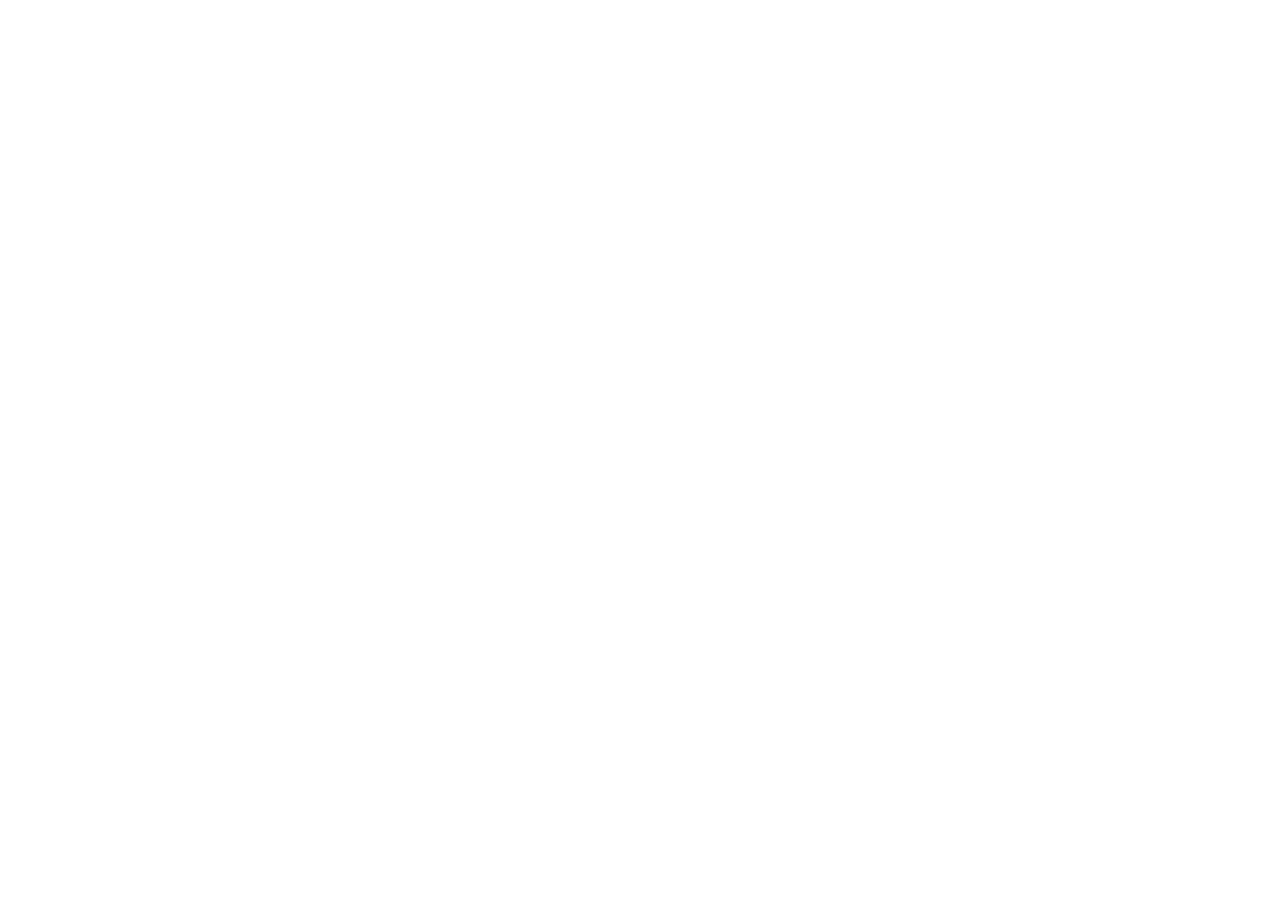
==== index.html @ 583a1b14 "init" ====
<!DOCTYPE html>
<html lang="en">
    <head>
        <link rel="stylesheet" href="./css/styles.css"></link>
        <title>Example 06 - Making a map</title>
    </head>
    <body>
        <div id="wrapper" class="wrapper">

        <div id="tooltip" class="tooltip">
            <div class="tooltip-country" id="country"></div>
            <div class="tooltip-value">
                <span id="value"></span> population change
            </div>
        </div>

        <!-- <script src="../d3.v5.js"></script> -->
        <script src="https://d3js.org/d3.v7.min.js"></script>
        <script src="./js/draw-map.js"></script>
    </body>
</html>
---- css/styles.css ----
@font-face {
  font-family: 'Inter var';
  src: url('../../../fonts/Inter.var.woff2');
}

body {
  display: flex;
  flex-direction: column;
  align-items: center;
  padding: 2em;
  letter-spacing: -0.011em;
  font-family: 'Inter var', sans-serif;
  font-size: 16px;
}

.wrapper {
  position: relative;
}

.earth {
  fill: #e2f1f1;
  stroke: none;
}

.graticule {
  stroke: #cadddd;
  fill: none;
}

.my-location {
  fill: #8f97db;
  stroke: white;
}

.country:hover {
  fill: cornflowerblue;
}

circle {
  pointer-events: none;
}

.tooltip {
  opacity: 0;
  position: absolute;
  top: -12px;
  left: 0;
  padding: 0.6em 1em;
  background: #fff;
  text-align: center;
  border: 1px solid #ddd;
  z-index: 10;
  transition: all 0.2s ease-out;
  pointer-events: none;
}

.tooltip:before {
  content: '';
  position: absolute;
  bottom: 0;
  left: 50%;
  width: 12px;
  height: 12px;
  background: white;
  border: 1px solid #ddd;
  border-top-color: transparent;
  border-left-color: transparent;
  transform: translate(-50%, 50%) rotate(45deg);
  transform-origin: center center;
  z-index: 10;
}

.tooltip-country {
  margin-bottom: 0.2em;
  font-weight: 600;
}

.tooltip-value {
  font-size: 0.8em;
}

.legend-title {
  fill: #576574;
  text-anchor: middle;
  font-weight: 900;
  font-size: 0.95em;
  letter-spacing: 0.01em;
}

.legend-byline {
  fill: #576574;
  opacity: 0.6;
  text-anchor: middle;
  font-size: 0.7em;
}

.legend-value {
  fill: #576574;
  dominant-baseline: middle;
  font-size: 0.8em;
}

.legend-value:first-of-type {
  text-anchor: end;
}
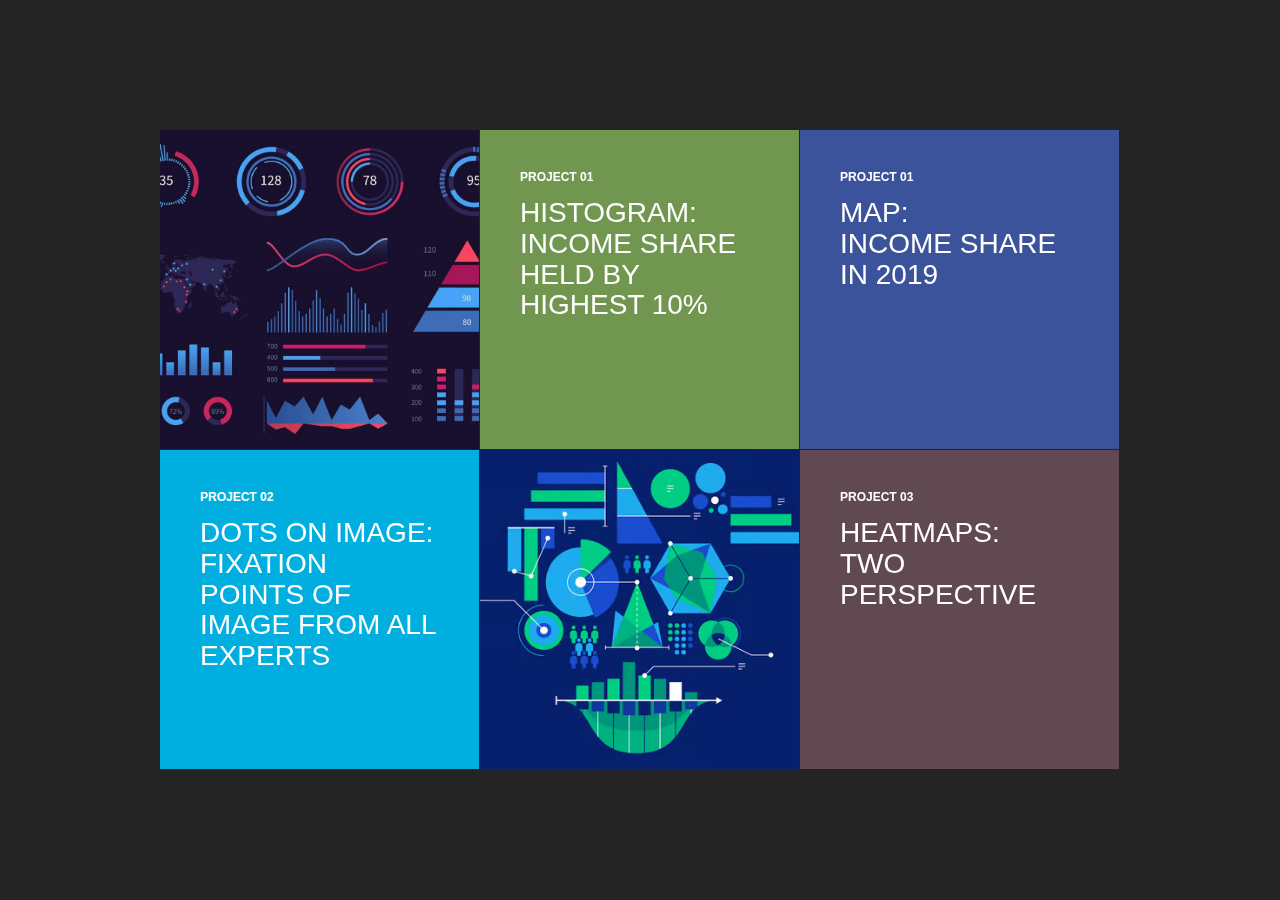
==== commit 934df355: "add main page" ====
--- a/index.html
+++ b/index.html
@@ -1,21 +1,89 @@
 <!DOCTYPE html>
 <html lang="en">
     <head>
-        <link rel="stylesheet" href="./css/styles.css"></link>
-        <title>Example 06 - Making a map</title>
+        <link rel="stylesheet" href="style.css"></link>
+        <title>Visualization</title>
+        <!-- https://codepen.io/chrisgrabinski/pen/nrpGRG -->
     </head>
     <body>
-        <div id="wrapper" class="wrapper">
+        <div id="wrapper"></div>
+        <script src="https://d3js.org/d3.v7.min.js"></script>
+        <script src="./js/d3.js"></script>
 
-        <div id="tooltip" class="tooltip">
-            <div class="tooltip-country" id="country"></div>
-            <div class="tooltip-value">
-                <span id="value"></span> population change
-            </div>
-        </div>
+        <ul class="masonry-list">
+            <li class="tile-case">
+              <a href="#">
+                <div class="tile-primary-content">
+                  <img src="./source/graphs.jpg" alt="">
+                </div>
+                <div class="tile-secondary-content">
+                  <h2>CSE5544</h2>
+                  <p>Projects Gallery</p>
+                </div>
+              </a>
+            </li>
+            <li class="tile-job">
+              <a href="./Lab01/his/index.html">
+                <div class="tile-primary-content">
+                  <h2>Project 01</h2>
+                  <p>Histogram: <br/> Income Share Held By Highest 10%</p>
+                </div>
+                <div class="tile-secondary-content">
+                  <p>Click to see</p>
+                </div>
+              </a>
+            </li>
+            <li class="tile-facebook">
+              <a href="./Lab01/map/index.html">
+                <div class="tile-primary-content">
+                  <h2>Project 01</h2>
+                  <p>Map: <br/> Income share in 2019</p>
+                </div>
+                <div class="tile-secondary-content">
+                  <p>Click to see</p>
+                </div>
+              </a>
+            </li>
+            <li class="tile-twitter">
+              <a href="./Lab02/index.html">
+                <div class="tile-primary-content">
+                  <h2>Project 02</h2>
+                  <p>Dots on Image: <br/> fixation points of image from all experts</p>
+                </div>
+                <div class="tile-secondary-content">
+                  <p>Click to see</p>
+                </div>
+              </a>
+            </li>
+            <li class="tile-person">
+              <a href="#">
+                <div class="tile-primary-content">
+                  <!-- <h2>Project 02</h2> -->
+                  <img src="./source/skull.png" alt="">
+                </div>
+                <div class="tile-secondary-content">
+                  <div class="tile-secondary-container">
+                    <h2>Shiwen Han</h2>
+                    <p>OSU MSCSE</p>
+                  </div>
+                </div>
+              </a>
+            </li>
+            <li class="tile-client">
+              <a href="./Lab03/index.html">
+                <div class="tile-primary-content">
+                  <h2>Project 03</h2>
+                  <p>Heatmaps: <br/> two perspective</p>
+                </div>
+                <div class="tile-secondary-content">
+                  <p>Click to see</p>
+                </div>
+              </a>
+            </li>
+          </ul>
 
-        <!-- <script src="../d3.v5.js"></script> -->
-        <script src="https://d3js.org/d3.v7.min.js"></script>
-        <script src="./js/draw-map.js"></script>
+
     </body>
-</html>+</html>
+
+
--- a/style.css
+++ b/style.css
@@ -0,0 +1,232 @@
+.masonry-list {
+  left: 50%;
+  margin: -320px 0 0 -480px;
+  position: absolute;
+  top: 50%;
+  width: 960px;
+}
+.masonry-list li {
+  float: left;
+  height: 320px;
+  overflow: hidden;
+  padding: 0 1px 1px 0;
+  width: 320px;
+}
+.masonry-list li:focus a::after, .masonry-list li:hover a::after {
+  opacity: 1;
+  -moz-transform: translate3d(0, 0, 0);
+  -webkit-transform: translate3d(0, 0, 0);
+  transform: translate3d(0, 0, 0);
+}
+.masonry-list li:focus .tile-primary-content img, .masonry-list li:hover .tile-primary-content img {
+  -moz-transform: scale3d(1.2, 1.2, 0);
+  -webkit-transform: scale3d(1.2, 1.2, 0);
+  transform: scale3d(1.2, 1.2, 0);
+  -moz-transform-origin: 50% 50%;
+  -ms-transform-origin: 50% 50%;
+  -webkit-transform-origin: 50% 50%;
+  transform-origin: 50% 50%;
+  -moz-transition: -moz-transform 15000ms cubic-bezier(0, 0, 0.8, 0.9);
+  -o-transition: -o-transform 15000ms cubic-bezier(0, 0, 0.8, 0.9);
+  -webkit-transition: -webkit-transform 15000ms cubic-bezier(0, 0, 0.8, 0.9);
+  transition: transform 15000ms cubic-bezier(0, 0, 0.8, 0.9);
+}
+.masonry-list li:focus p,
+.masonry-list li:focus h2,
+.masonry-list li:focus .tile-secondary-content, .masonry-list li:hover p,
+.masonry-list li:hover h2,
+.masonry-list li:hover .tile-secondary-content {
+  opacity: 1;
+}
+.masonry-list li a::after {
+  background-image: url("[data-uri]");
+  bottom: 40px;
+  content: '';
+  display: block;
+  height: 17px;
+  opacity: 0;
+  position: absolute;
+  right: 40px;
+  width: 17px;
+  -moz-transform: translate3d(-10px, -10px, 0);
+  -webkit-transform: translate3d(-10px, -10px, 0);
+  transform: translate3d(-10px, -10px, 0);
+  -moz-transition: all 150ms ease-out;
+  -o-transition: all 150ms ease-out;
+  -webkit-transition: all 150ms ease-out;
+  transition: all 150ms ease-out;
+}
+.masonry-list li.tile-job:focus .tile-primary-content p, .masonry-list li.tile-job:hover .tile-primary-content p, .masonry-list li.tile-facebook:focus .tile-primary-content p, .masonry-list li.tile-facebook:hover .tile-primary-content p, .masonry-list li.tile-client:focus .tile-primary-content p, .masonry-list li.tile-client:hover .tile-primary-content p, .masonry-list li.tile-twitter:focus .tile-primary-content p, .masonry-list li.tile-twitter:hover .tile-primary-content p {
+  -moz-transform: translate3d(150%, 0, 0);
+  -webkit-transform: translate3d(150%, 0, 0);
+  transform: translate3d(150%, 0, 0);
+  -moz-transition: -moz-transform 300ms cubic-bezier(0, 0, 0.4, 1);
+  -o-transition: -o-transform 300ms cubic-bezier(0, 0, 0.4, 1);
+  -webkit-transition: -webkit-transform 300ms cubic-bezier(0, 0, 0.4, 1);
+  transition: transform 300ms cubic-bezier(0, 0, 0.4, 1);
+}
+.masonry-list li.tile-job:focus .tile-secondary-content p, .masonry-list li.tile-job:hover .tile-secondary-content p, .masonry-list li.tile-facebook:focus .tile-secondary-content p, .masonry-list li.tile-facebook:hover .tile-secondary-content p, .masonry-list li.tile-client:focus .tile-secondary-content p, .masonry-list li.tile-client:hover .tile-secondary-content p, .masonry-list li.tile-twitter:focus .tile-secondary-content p, .masonry-list li.tile-twitter:hover .tile-secondary-content p {
+  -moz-transform: translate3d(0, 0, 0);
+  -webkit-transform: translate3d(0, 0, 0);
+  transform: translate3d(0, 0, 0);
+  -moz-transition: -moz-transform 300ms cubic-bezier(0, 0, 0.4, 1) 150ms;
+  -o-transition: -o-transform 300ms cubic-bezier(0, 0, 0.4, 1) 150ms;
+  -webkit-transition: -webkit-transform 300ms cubic-bezier(0, 0, 0.4, 1);
+  -webkit-transition-delay: 150ms;
+  transition: transform 300ms cubic-bezier(0, 0, 0.4, 1) 150ms;
+}
+.masonry-list li.tile-job .tile-primary-content p, .masonry-list li.tile-facebook .tile-primary-content p, .masonry-list li.tile-client .tile-primary-content p, .masonry-list li.tile-twitter .tile-primary-content p {
+  -moz-transform: translate3d(0, 0, 0);
+  -webkit-transform: translate3d(0, 0, 0);
+  transform: translate3d(0, 0, 0);
+  -moz-transition: -moz-transform 300ms cubic-bezier(0, 0, 0.4, 1) 150ms;
+  -o-transition: -o-transform 300ms cubic-bezier(0, 0, 0.4, 1) 150ms;
+  -webkit-transition: -webkit-transform 300ms cubic-bezier(0, 0, 0.4, 1);
+  -webkit-transition-delay: 150ms;
+  transition: transform 300ms cubic-bezier(0, 0, 0.4, 1) 150ms;
+}
+.masonry-list li.tile-job .tile-secondary-content p, .masonry-list li.tile-facebook .tile-secondary-content p, .masonry-list li.tile-client .tile-secondary-content p, .masonry-list li.tile-twitter .tile-secondary-content p {
+  opacity: 1;
+  -moz-transform: translate3d(-150%, 0, 0);
+  -webkit-transform: translate3d(-150%, 0, 0);
+  transform: translate3d(-150%, 0, 0);
+  -moz-transition: -moz-transform 300ms cubic-bezier(0, 0, 0.4, 1);
+  -o-transition: -o-transform 300ms cubic-bezier(0, 0, 0.4, 1);
+  -webkit-transition: -webkit-transform 300ms cubic-bezier(0, 0, 0.4, 1);
+  transition: transform 300ms cubic-bezier(0, 0, 0.4, 1);
+}
+.masonry-list li.tile-job .tile-primary-content {
+  background-color: #71964f;
+}
+.masonry-list li.tile-facebook .tile-primary-content {
+  background-color: #3b539b;
+}
+.masonry-list li.tile-twitter .tile-primary-content {
+  background-color: #00afe0;
+}
+.masonry-list li.tile-case .tile-primary-content, .masonry-list li.tile-person .tile-primary-content {
+  padding: 0;
+}
+.masonry-list li.tile-case .tile-secondary-content, .masonry-list li.tile-person .tile-secondary-content {
+  background-color: rgba(0, 0, 0, 0.7);
+  -moz-transition: opacity 100ms ease-out;
+  -o-transition: opacity 100ms ease-out;
+  -webkit-transition: opacity 100ms ease-out;
+  transition: opacity 100ms ease-out;
+}
+.masonry-list li.tile-client .tile-primary-content {
+  background-color: #604951;
+  -moz-transition: background-color 250ms ease-out;
+  -o-transition: background-color 250ms ease-out;
+  -webkit-transition: background-color 250ms ease-out;
+  transition: background-color 250ms ease-out;
+}
+.masonry-list li.tile-person {
+  text-align: center;
+}
+.masonry-list li.tile-person .tile-secondary-content {
+  display: table;
+  height: 100%;
+  padding: 0;
+  width: 100%;
+}
+.masonry-list li.tile-person .tile-secondary-container {
+  display: table-cell;
+  vertical-align: middle;
+}
+.masonry-list li.tile-person .tile-secondary-container h2 {
+  font-size: 24px;
+  position: static;
+}
+.masonry-list li.tile-person p {
+  color: #a18e5c;
+  font-family: 'Georgia', serif;
+  font-size: 17px;
+  margin: .2em;
+  text-transform: none;
+}
+.masonry-list a,
+.masonry-list button {
+  color: white;
+  display: block;
+  height: 100%;
+  position: relative;
+  width: 100%;
+}
+.masonry-list .tile-primary-content,
+.masonry-list .tile-secondary-content {
+  bottom: 0;
+  left: 0;
+  overflow: hidden;
+  padding: 40px;
+  position: absolute;
+  right: 0;
+  top: 0;
+}
+.masonry-list .tile-primary-content {
+  background-color: #a49058;
+}
+.masonry-list .tile-primary-content img {
+  width: 100%;
+  -moz-transform: scale3d(1, 1, 1);
+  -webkit-transform: scale3d(1, 1, 1);
+  transform: scale3d(1, 1, 1);
+  -moz-transition: -moz-transform 200ms ease-out;
+  -o-transition: -o-transform 200ms ease-out;
+  -webkit-transition: -webkit-transform 200ms ease-out;
+  transition: transform 200ms ease-out;
+}
+.masonry-list .tile-secondary-content {
+  opacity: 0;
+  -moz-transition: opacity 250ms ease-out;
+  -o-transition: opacity 250ms ease-out;
+  -webkit-transition: opacity 250ms ease-out;
+  transition: opacity 250ms ease-out;
+}
+.masonry-list .tile-secondary-content p,
+.masonry-list .tile-secondary-content h2 {
+  opacity: 0;
+  -moz-transition: opacity 200ms ease-in 100ms;
+  -o-transition: opacity 200ms ease-in 100ms;
+  -webkit-transition: opacity 200ms ease-in;
+  -webkit-transition-delay: 100ms;
+  transition: opacity 200ms ease-in 100ms;
+}
+.masonry-list p,
+.masonry-list h2 {
+  text-transform: uppercase;
+}
+.masonry-list h2 {
+  font-size: 12px;
+  margin: 0;
+  position: absolute;
+}
+.masonry-list p {
+  font-size: 28px;
+  font-weight: 300;
+  line-height: 1.1em;
+  margin: 1em 0 0;
+}
+
+*,
+*:before,
+*:after {
+  -webkit-box-sizing: border-box;
+  -moz-box-sizing: border-box;
+  box-sizing: border-box;
+}
+
+* {
+  -webkit-font-smoothing: antialiased;
+}
+
+body {
+  background-color: #242424;
+  font-family: 'Source Sans Pro', sans-serif;
+}
+
+ul {
+  list-style: none;
+  margin: 0;
+  padding: 0;
+}
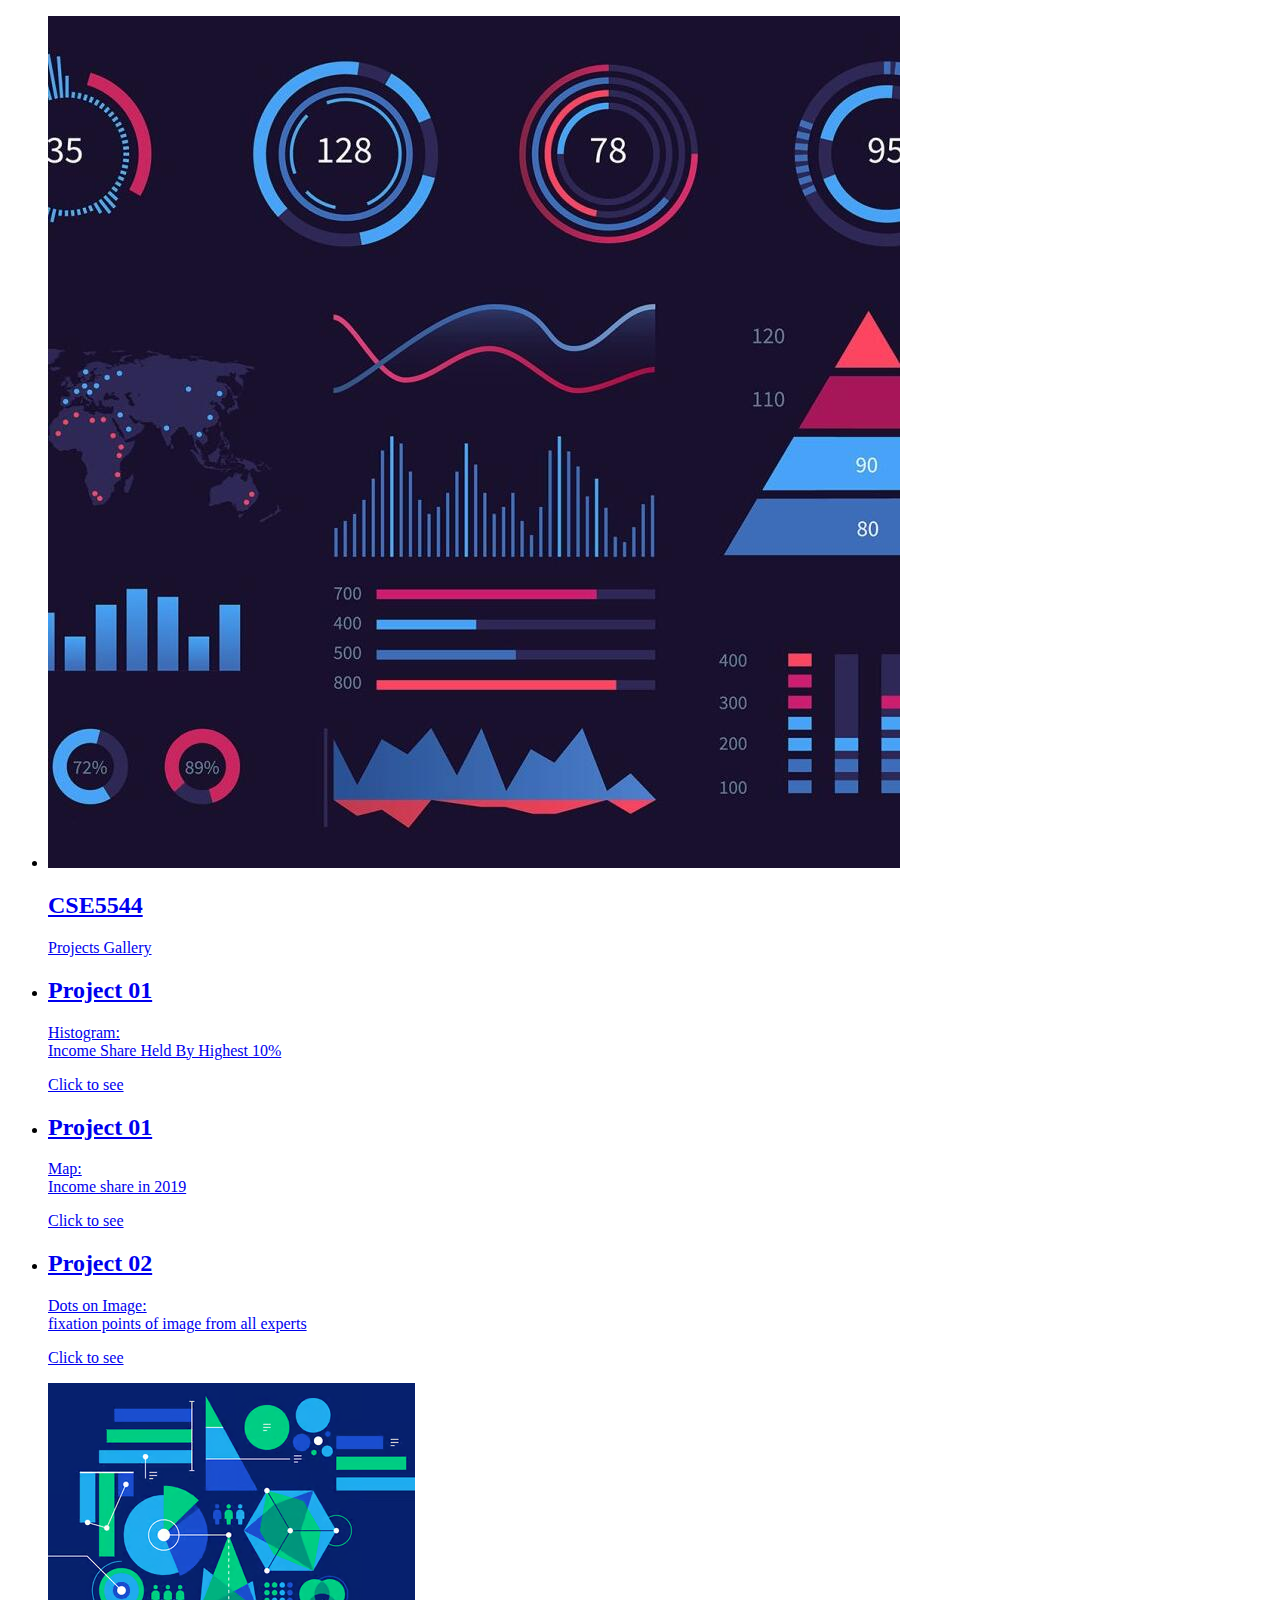
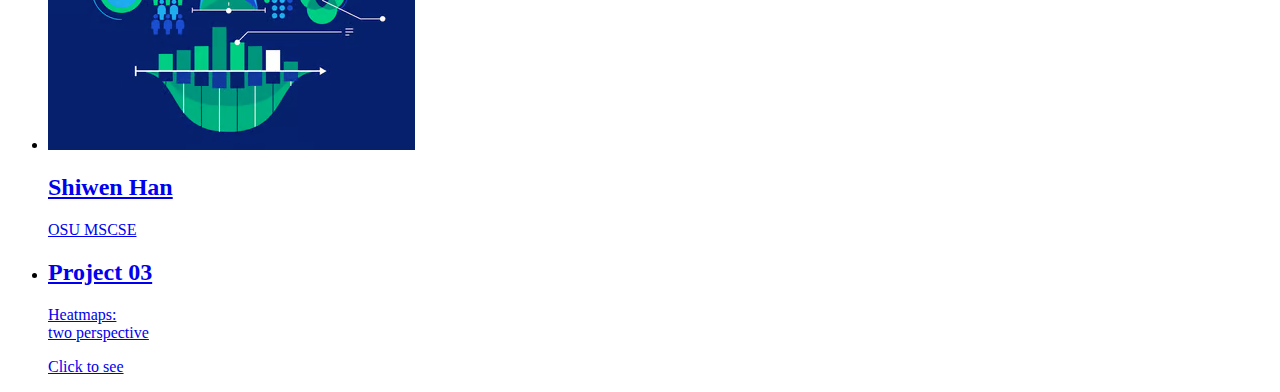
==== commit cbe65983: "lab03" ====
--- a/index.html
+++ b/index.html
@@ -1,16 +1,14 @@
 <!DOCTYPE html>
 <html lang="en">
     <head>
-        <link rel="stylesheet" href="style.css"></link>
+        <link rel="stylesheet" href="./stylesheets/styles.css"></link>
         <title>Visualization</title>
         <!-- https://codepen.io/chrisgrabinski/pen/nrpGRG -->
     </head>
     <body>
-        <div id="wrapper"></div>
-        <script src="https://d3js.org/d3.v7.min.js"></script>
-        <script src="./js/d3.js"></script>
 
         <ul class="masonry-list">
+          
             <li class="tile-case">
               <a href="#">
                 <div class="tile-primary-content">
@@ -22,7 +20,8 @@
                 </div>
               </a>
             </li>
-            <li class="tile-job">
+
+            <li class="tile-01">
               <a href="./Lab01/his/index.html">
                 <div class="tile-primary-content">
                   <h2>Project 01</h2>
@@ -33,7 +32,8 @@
                 </div>
               </a>
             </li>
-            <li class="tile-facebook">
+
+            <li class="tile-02">
               <a href="./Lab01/map/index.html">
                 <div class="tile-primary-content">
                   <h2>Project 01</h2>
@@ -44,7 +44,8 @@
                 </div>
               </a>
             </li>
-            <li class="tile-twitter">
+
+            <li class="tile-03">
               <a href="./Lab02/index.html">
                 <div class="tile-primary-content">
                   <h2>Project 02</h2>
@@ -55,6 +56,7 @@
                 </div>
               </a>
             </li>
+
             <li class="tile-person">
               <a href="#">
                 <div class="tile-primary-content">
@@ -69,7 +71,8 @@
                 </div>
               </a>
             </li>
-            <li class="tile-client">
+            
+            <li class="tile-04">
               <a href="./Lab03/index.html">
                 <div class="tile-primary-content">
                   <h2>Project 03</h2>
@@ -80,8 +83,8 @@
                 </div>
               </a>
             </li>
+
           </ul>
-
 
     </body>
 </html>
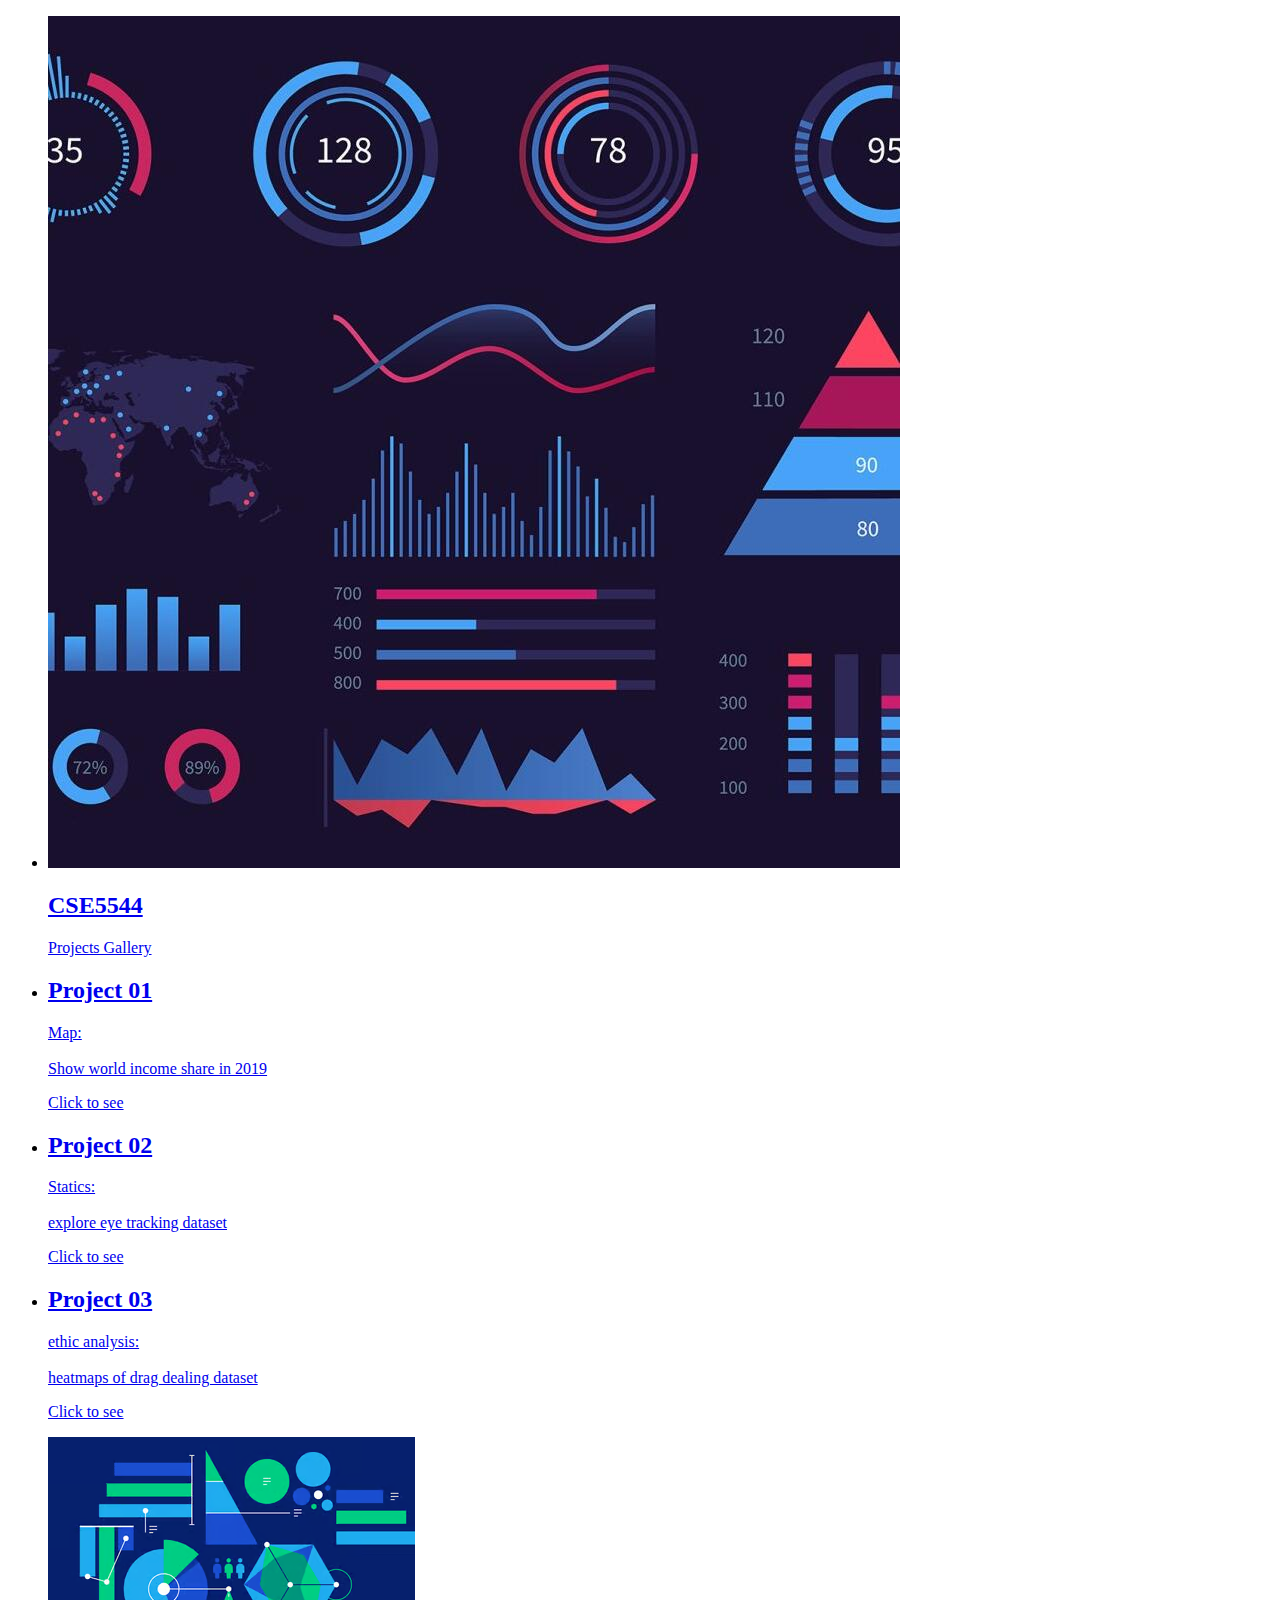
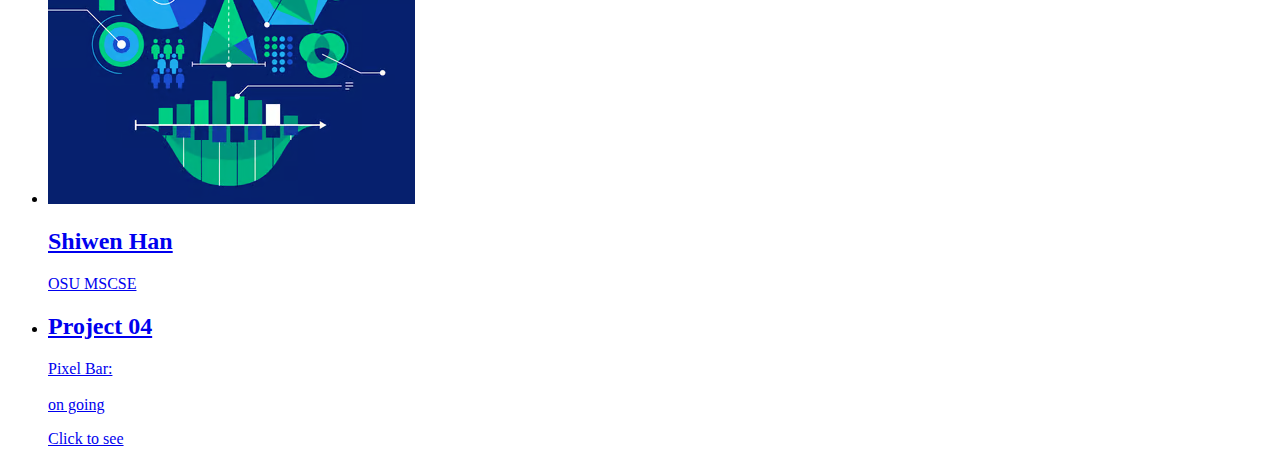
==== commit 53fcaabe: "create lab04" ====
--- a/index.html
+++ b/index.html
@@ -22,10 +22,15 @@
             </li>
 
             <li class="tile-01">
-              <a href="./Lab01/his/index.html">
+              <!-- <a href="./Lab01/his/index.html"> -->
+                <!-- <div class="tile-primary-content">
+                  <h2>Project 01</h2>
+                  <p>Histogram: <br/> Income Share Held By Highest 10%</p>
+                </div> -->
+              <a href="./Lab01/map/index.html">
                 <div class="tile-primary-content">
                   <h2>Project 01</h2>
-                  <p>Histogram: <br/> Income Share Held By Highest 10%</p>
+                  <p>Map: <br/> <br/> Show world income share in 2019</p>
                 </div>
                 <div class="tile-secondary-content">
                   <p>Click to see</p>
@@ -34,10 +39,10 @@
             </li>
 
             <li class="tile-02">
-              <a href="./Lab01/map/index.html">
+              <a href="./Lab02/index.html">
                 <div class="tile-primary-content">
-                  <h2>Project 01</h2>
-                  <p>Map: <br/> Income share in 2019</p>
+                  <h2>Project 02</h2>
+                  <p>Statics: <br/> <br/> explore eye tracking dataset</p>
                 </div>
                 <div class="tile-secondary-content">
                   <p>Click to see</p>
@@ -46,10 +51,10 @@
             </li>
 
             <li class="tile-03">
-              <a href="./Lab02/index.html">
+              <a href="./Lab03/index.html">
                 <div class="tile-primary-content">
-                  <h2>Project 02</h2>
-                  <p>Dots on Image: <br/> fixation points of image from all experts</p>
+                  <h2>Project 03</h2>
+                  <p>ethic analysis: <br/> <br/> heatmaps of drag dealing dataset</p>
                 </div>
                 <div class="tile-secondary-content">
                   <p>Click to see</p>
@@ -73,10 +78,10 @@
             </li>
             
             <li class="tile-04">
-              <a href="./Lab03/index.html">
+              <a href="https://excalidraw.com/#json=ITe_ku_sxndvcsr7ZSmNy,tDS1fMhrDUcJlfrTqrJQ8g">
                 <div class="tile-primary-content">
-                  <h2>Project 03</h2>
-                  <p>Heatmaps: <br/> two perspective</p>
+                  <h2>Project 04</h2>
+                  <p>Pixel Bar: <br/> <br/> on going</p>
                 </div>
                 <div class="tile-secondary-content">
                   <p>Click to see</p>
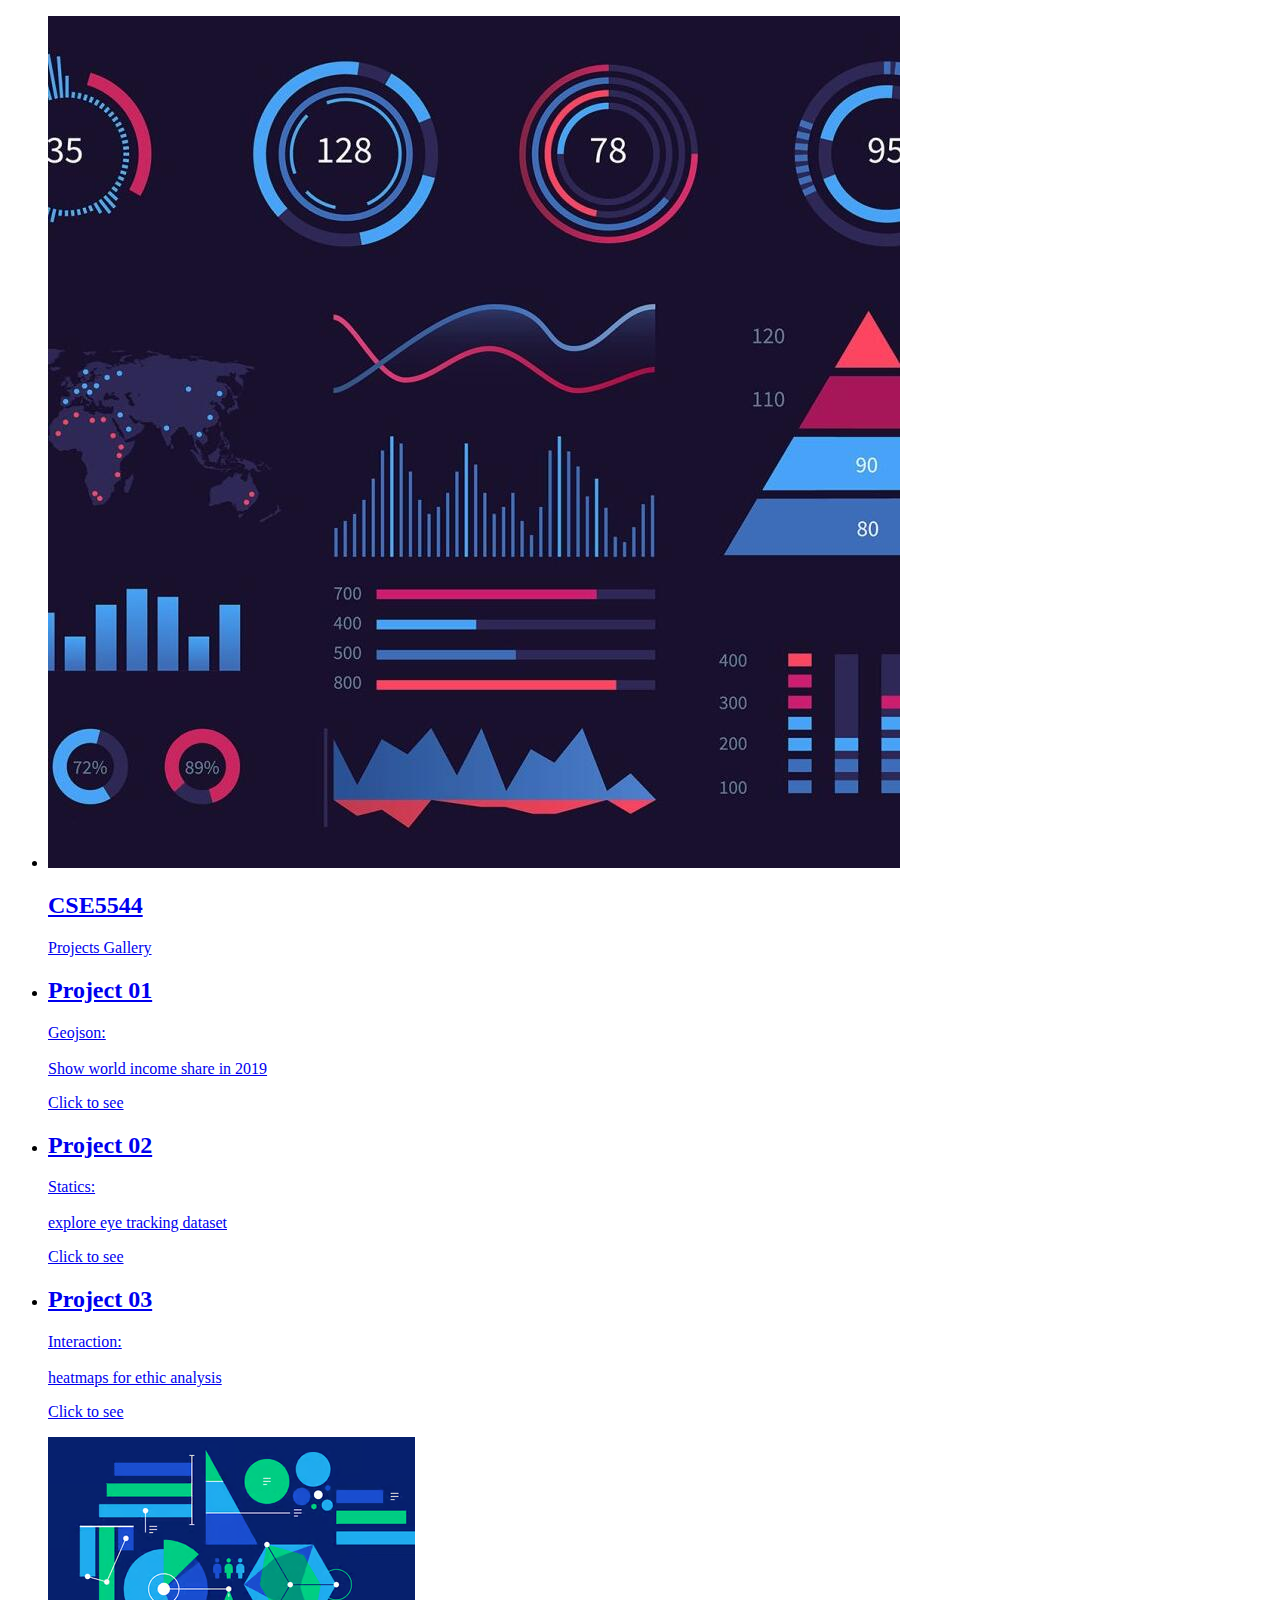
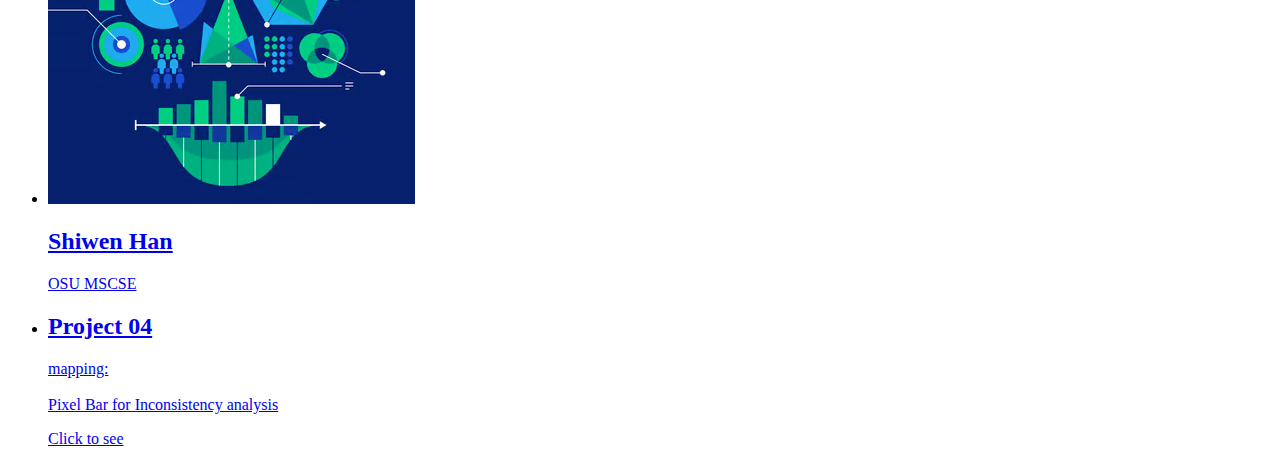
==== commit 9a8a0689: "Lab04" ====
--- a/index.html
+++ b/index.html
@@ -30,7 +30,7 @@
               <a href="./Lab01/map/index.html">
                 <div class="tile-primary-content">
                   <h2>Project 01</h2>
-                  <p>Map: <br/> <br/> Show world income share in 2019</p>
+                  <p>Geojson: <br/> <br/> Show world income share in 2019</p>
                 </div>
                 <div class="tile-secondary-content">
                   <p>Click to see</p>
@@ -54,7 +54,7 @@
               <a href="./Lab03/index.html">
                 <div class="tile-primary-content">
                   <h2>Project 03</h2>
-                  <p>ethic analysis: <br/> <br/> heatmaps of drag dealing dataset</p>
+                  <p>Interaction: <br/> <br/> heatmaps for ethic analysis</p>
                 </div>
                 <div class="tile-secondary-content">
                   <p>Click to see</p>
@@ -78,10 +78,10 @@
             </li>
             
             <li class="tile-04">
-              <a href="https://excalidraw.com/#json=ITe_ku_sxndvcsr7ZSmNy,tDS1fMhrDUcJlfrTqrJQ8g">
+              <a href="./Lab04/index.html">
                 <div class="tile-primary-content">
                   <h2>Project 04</h2>
-                  <p>Pixel Bar: <br/> <br/> on going</p>
+                  <p>mapping: <br/> <br/> Pixel Bar for Inconsistency analysis</p>
                 </div>
                 <div class="tile-secondary-content">
                   <p>Click to see</p>
